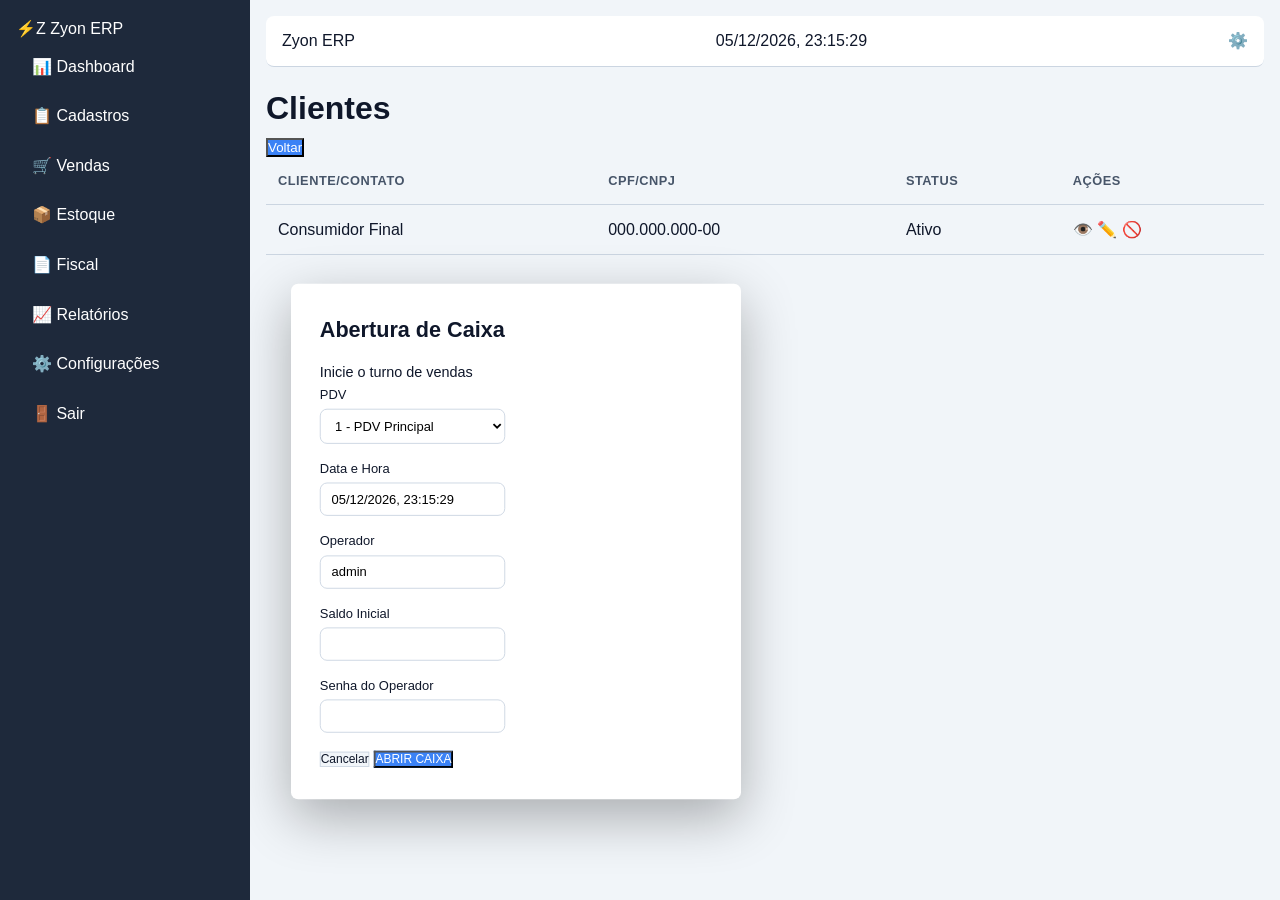
==== abertura-caixa.html @ bdc80d38 "primeiro commit" ====
<!-- abertura-caixa.html -->
<!DOCTYPE html>
<html lang="pt-BR">
<head>
  <meta charset="UTF-8">
  <meta name="viewport" content="width=device-width, initial-scale=1.0">
  <title>Abertura de Caixa - Zyon ERP</title>
  <link rel="stylesheet" href="style/style.css">
</head>
<body>
  <div class="layout">
    <nav class="sidebar">
      <div class="sidebar-header">⚡Z Zyon ERP</div>
      <ul class="nav-list">
        <li><a href="dashboard.html">📊 Dashboard</a></li>
        <li><a href="clientes.html">📋 Cadastros</a></li>
        <li><a href="#">🛒 Vendas</a></li>
        <li><a href="#">📦 Estoque</a></li>
        <li><a href="#">📄 Fiscal</a></li>
        <li><a href="#">📈 Relatórios</a></li>
        <li><a href="#">⚙️ Configurações</a></li>
        <li><a href="login.html" class="logout">🚪 Sair</a></li>
      </ul>
    </nav>
    <main class="main-content">
      <header class="topbar">
        <span class="app-title">Zyon ERP</span>
        <span id="clock"></span>
        <span class="settings-icon">⚙️</span>
      </header>
      <div class="page-header">
        <h1>Clientes</h1>
        <button class="btn-primary" onclick="window.location.href='clientes.html'">Voltar</button>
      </div>
      <table>
        <tr><th>Cliente/Contato</th><th>CPF/CNPJ</th><th>Status</th><th>Ações</th></tr>
        <tr>
          <td>Consumidor Final</td>
          <td>000.000.000-00</td>
          <td>Ativo</td>
          <td>
            <span class="action-icon">👁️</span>
            <span class="action-icon">✏️</span>
            <span class="action-icon">🚫</span>
          </td>
        </tr>
      </table>
      <div class="modal" style="display:flex;">
        <div class="modal-content">
          <h2>Abertura de Caixa</h2>
          <p>Inicie o turno de vendas</p>
          <div class="form-group">
            <label for="pdv">PDV</label>
            <select id="pdv">
              <option value="1">1 - PDV Principal</option>
            </select>
          </div>
          <div class="form-group">
            <label for="datahora">Data e Hora</label>
            <input type="text" id="datahora" readonly value="15/10/2023 08:00:00">
          </div>
          <div class="form-group">
            <label for="operador">Operador</label>
            <input type="text" id="operador" readonly value="admin">
          </div>
          <div class="form-group">
            <label for="saldo">Saldo Inicial</label>
            <input type="number" id="saldo">
          </div>
          <div class="form-group">
            <label for="senha">Senha do Operador</label>
            <input type="password" id="senha">
          </div>
          <div class="modal-actions">
            <button type="button" class="btn-secondary" onclick="window.location.href='dashboard.html'">Cancelar</button>
            <button type="submit" class="btn-primary">ABRIR CAIXA</button>
          </div>
        </div>
      </div>
    </main>
  </div>
  <script>
    function updateClock() {
      document.getElementById('clock').innerText = new Date().toLocaleString('pt-BR');
      document.getElementById('datahora').value = new Date().toLocaleString('pt-BR');
    }
    setInterval(updateClock, 1000);
    updateClock();
  </script>
</body>
</html>
---- style/style.css ----
:root {
  --navy: #1e293b;
  --royal: #3b82f6;
  --green: #22c55e;
  --yellow: #f59e0b;
  --purple: #8b5cf6;
  --gray: #f1f5f9;
  --white: #ffffff;
  --text-dark: #0f172a;
  --text-light: #475569;
  --border: #cbd5e1;
  --shadow: 0 1px 3px rgba(0,0,0,0.1);
  --radius: 8px;
  --transition: 0.3s ease;
}

* {
  margin: 0;
  padding: 0;
  box-sizing: border-box;
}

body {
  font-family: 'Segoe UI', Tahoma, Geneva, Verdana, sans-serif;
  background: var(--gray);
  color: var(--text-dark);
  line-height: 1.6;
}

a {
  text-decoration: none;
  color: inherit;
}

a:hover {
  opacity: 0.8;
}

/* Login Page */
.login-page {
  display: flex;
  justify-content: center;
  align-items: center;
  min-height: 100vh;
  background: linear-gradient(135deg, var(--navy), #334155);
  padding: 1rem;
}

.login-container {
  width: 100%;
  max-width: 400px;
}

.login-card {
  background: var(--white);
  border-radius: var(--radius);
  box-shadow: 0 20px 40px rgba(0,0,0,0.2);
  padding: 2rem;
}

.login-card h1 {
  text-align: center;
  color: var(--navy);
  margin-bottom: 1.5rem;
}

/* Main Layout */
.sidebar {
  position: fixed;
  left: 0;
  top: 0;
  height: 100vh;
  width: 250px;
  background: var(--navy);
  color: var(--white);
  padding: 1rem;
  overflow-y: auto;
  z-index: 100;
  transform: translateX(-100%);
  transition: transform var(--transition);
}

.sidebar.active {
  transform: translateX(0);
}

.sidebar h2 {
  font-size: 1.2rem;
  margin-bottom: 1rem;
}

.sidebar ul {
  list-style: none;
}

.sidebar li {
  padding: 0.75rem 1rem;
  border-radius: var(--radius);
  cursor: pointer;
  transition: background var(--transition);
}

.sidebar li:hover {
  background: rgba(255,255,255,0.1);
}

.main-content {
  margin-left: 0;
  padding: 1rem;
  transition: margin-left var(--transition);
}

.topbar {
  display: flex;
  justify-content: space-between;
  align-items: center;
  padding: 0.75rem 1rem;
  background: var(--white);
  border-bottom: 1px solid var(--border);
  margin-bottom: 1rem;
  border-radius: var(--radius);
}

.topbar .menu-toggle {
  background: none;
  border: none;
  font-size: 1.5rem;
  cursor: pointer;
  color: var(--text-light);
}

@media (min-width: 768px) {
  .sidebar {
    transform: translateX(0);
  }
  .main-content {
    margin-left: 250px;
  }
  .topbar .menu-toggle {
    display: none;
  }
}

/* KPI Cards */
.kpi-grid {
  display: grid;
  grid-template-columns: repeat(auto-fit, minmax(200px, 1fr));
  gap: 1rem;
  margin-bottom: 2rem;
}

.kpi-card {
  background: var(--white);
  border-radius: var(--radius);
  padding: 1.5rem;
  box-shadow: var(--shadow);
  position: relative;
  overflow: hidden;
  transition: transform var(--transition), box-shadow var(--transition);
}

.kpi-card:hover {
  transform: translateY(-2px);
  box-shadow: 0 4px 12px rgba(0,0,0,0.15);
}

.kpi-card h3 {
  font-size: 0.9rem;
  color: var(--text-light);
  margin-bottom: 0.5rem;
}

.kpi-card .value {
  font-size: 2rem;
  font-weight: 700;
}

.kpi-card.card-blue {
  border-top: 4px solid var(--royal);
}

.kpi-card.card-blue .value {
  color: var(--royal);
}

.kpi-card.card-green {
  border-top: 4px solid var(--green);
}

.kpi-card.card-green .value {
  color: var(--green);
}

.kpi-card.card-yellow {
  border-top: 4px solid var(--yellow);
}

.kpi-card.card-yellow .value {
  color: var(--yellow);
}

.kpi-card.card-purple {
  border-top: 4px solid var(--purple);
}

.kpi-card.card-purple .value {
  color: var(--purple);
}

/* Tables */
.table-container {
  overflow-x: auto;
  background: var(--white);
  border-radius: var(--radius);
  box-shadow: var(--shadow);
  margin-bottom: 1.5rem;
}

table {
  width: 100%;
  border-collapse: collapse;
}

th, td {
  padding: 0.75rem;
  text-align: left;
  border-bottom: 1px solid var(--border);
}

th {
  background: var(--gray);
  font-weight: 600;
  color: var(--text-light);
  font-size: 0.8rem;
  text-transform: uppercase;
  letter-spacing: 0.5px;
}

tr:hover {
  background: #f8fafc;
}

/* Forms */
.form-group {
  margin-bottom: 1rem;
}

.form-group label {
  display: block;
  font-size: 0.9rem;
  font-weight: 500;
  margin-bottom: 0.25rem;
  color: var(--text-dark);
}

.form-group input,
.form-group select,
.form-group textarea {
  width: 100%;
  padding: 0.6rem 0.75rem;
  border: 1px solid var(--border);
  border-radius: var(--radius);
  font-size: 0.9rem;
  transition: border-color var(--transition);
  background: var(--white);
}

.form-group input:focus,
.form-group select:focus,
.form-group textarea:focus {
  outline: none;
  border-color: var(--royal);
  box-shadow: 0 0 0 3px rgba(59, 130, 246, 0.2);
}

/* Buttons */
.btn {
  display: inline-flex;
  align-items: center;
  justify-content: center;
  padding: 0.6rem 1.2rem;
  border: none;
  border-radius: var(--radius);
  font-size: 0.9rem;
  font-weight: 500;
  cursor: pointer;
  transition: background var(--transition), transform var(--transition);
}

.btn:hover {
  transform: translateY(-1px);
}

.btn:active {
  transform: translateY(0);
}

.btn-primary {
  background: var(--royal);
  color: var(--white);
}

.btn-primary:hover {
  background: #2563eb;
}

.btn-secondary {
  background: var(--gray);
  color: var(--text-dark);
  border: 1px solid var(--border);
}

.btn-secondary:hover {
  background: #e2e8f0;
}

/* Modals */
.modal-overlay {
  position: fixed;
  inset: 0;
  background: rgba(0,0,0,0.5);
  display: flex;
  justify-content: center;
  align-items: center;
  z-index: 1000;
  opacity: 0;
  visibility: hidden;
  transition: opacity var(--transition), visibility var(--transition);
}

.modal-overlay.open {
  opacity: 1;
  visibility: visible;
}

.modal {
  background: var(--white);
  border-radius: var(--radius);
  padding: 2rem;
  max-width: 500px;
  width: 90%;
  box-shadow: 0 20px 60px rgba(0,0,0,0.3);
  transform: scale(0.9);
  transition: transform var(--transition);
}

.modal-overlay.open .modal {
  transform: scale(1);
}

.modal h2 {
  margin-bottom: 1rem;
}

.modal-close {
  float: right;
  font-size: 1.5rem;
  cursor: pointer;
  border: none;
  background: none;
}

/* Tabs */
.tabs {
  display: flex;
  border-bottom: 2px solid var(--border);
  margin-bottom: 1rem;
}

.tab-item {
  padding: 0.75rem 1.5rem;
  cursor: pointer;
  border-bottom: 2px solid transparent;
  margin-bottom: -2px;
  color: var(--text-light);
  font-weight: 500;
  transition: color var(--transition), border-color var(--transition);
}

.tab-item:hover {
  color: var(--royal);
}

.tab-item.active {
  color: var(--royal);
  border-bottom-color: var(--royal);
}

.tab-content {
  display: none;
}

.tab-content.active {
  display: block;
}

/* Validation */
.form-group.error input,
.form-group.error select,
.form-group.error textarea {
  border-color: #ef4444;
  box-shadow: 0 0 0 3px rgba(239, 68, 68, 0.2);
}

.form-group .error-message {
  color: #ef4444;
  font-size: 0.8rem;
  margin-top: 0.25rem;
  display: none;
}

.form-group.error .error-message {
  display: block;
}

/* Status Indicators */
.status {
  display: inline-block;
  padding: 0.2rem 0.6rem;
  border-radius: 999px;
  font-size: 0.75rem;
  font-weight: 600;
}

.status.active {
  background: #bbf7d0;
  color: #166534;
}

.status.pending {
  background: #fef08a;
  color: #854d0e;
}

.status.inactive {
  background: #fecaca;
  color: #991b1b;
}

/* Action Icons */
.action-icons {
  display: flex;
  gap: 0.5rem;
}

.action-icons span {
  cursor: pointer;
  padding: 0.3rem;
  border-radius: 4px;
  transition: background var(--transition);
  color: var(--text-light);
}

.action-icons span:hover {
  background: var(--gray);
  color: var(--navy);
}

/* Responsive */
@media (max-width: 767px) {
  .kpi-grid {
    grid-template-columns: 1fr;
  }
  .login-card {
    padding: 1.5rem;
  }
  .modal {
    width: 95%;
    padding: 1.5rem;
  }
}

/* Animations */
@keyframes fadeIn {
  from { opacity: 0; transform: translateY(10px); }
  to { opacity: 1; transform: translateY(0); }
}

.fade-in {
  animation: fadeIn 0.4s ease forwards;
}

@keyframes slideIn {
  from { transform: translateX(-100%); }
  to { transform: translateX(0); }
}

.sidebar.slide-in {
  animation: slideIn 0.3s ease forwards;
}

/* PDV Screen Styles */
.pdv-container {
  display: flex;
  flex-direction: column;
  height: 100vh;
  background-color: var(--background-color, #f5f5f5);
}

.pdv-header {
  display: flex;
  justify-content: space-between;
  align-items: center;
  padding: 1rem 2rem;
  background-color: var(--primary-color, #2c3e50);
  color: white;
}

.pdv-main {
  display: flex;
  flex: 1;
  overflow: hidden;
}

.pdv-selectors {
  display: flex;
  gap: 1rem;
  padding: 1rem 2rem;
}

.pdv-search {
  padding: 0.5rem 1rem;
  border: 1px solid var(--border-color, #ccc);
  border-radius: 4px;
  width: 100%;
  max-width: 300px;
}

.pdv-items-table {
  width: 100%;
  border-collapse: collapse;
  margin: 1rem 0;
}

.pdv-items-table th, .pdv-items-table td {
  padding: 0.75rem;
  text-align: left;
  border-bottom: 1px solid var(--border-color, #eee);
}

.pdv-summary {
  display: flex;
  flex-direction: column;
  gap: 0.5rem;
  padding: 1rem 2rem;
  background-color: var(--card-background, #fff);
  border-radius: 8px;
  box-shadow: 0 2px 4px rgba(0,0,0,0.1);
}

.pdv-actions {
  display: flex;
  gap: 1rem;
  padding: 1rem 2rem;
  justify-content: flex-end;
}

/* Checkout Modal */
.checkout-modal {
  position: fixed;
  top: 0;
  left: 0;
  width: 100%;
  height: 100%;
  background-color: rgba(0,0,0,0.5);
  display: flex;
  justify-content: center;
  align-items: center;
  z-index: 1000;
  animation: fadeIn 0.3s ease;
}

.checkout-left, .checkout-right {
  flex: 1;
  padding: 2rem;
  background-color: white;
  overflow-y: auto;
}

.payment-methods {
  display: flex;
  flex-wrap: wrap;
  gap: 0.5rem;
}

.payment-methods button {
  padding: 0.5rem 1rem;
  border: none;
  border-radius: 4px;
  cursor: pointer;
  transition: transform 0.2s, box-shadow 0.2s;
}

.payment-methods button:hover {
  transform: scale(1.05);
  box-shadow: 0 2px 8px rgba(0,0,0,0.2);
}

.payment-summary {
  margin-top: 1rem;
  padding: 1rem;
  background-color: var(--light-gray, #f9f9f9);
  border-radius: 4px;
}

/* Action Buttons */
.btn-finish {
  background-color: #27ae60;
  color: white;
}

.btn-cancel {
  background-color: #e74c3c;
  color: white;
}

.btn-add {
  background-color: #f39c12;
  color: white;
}

.btn-discount {
  background-color: #8e44ad;
  color: white;
}

.btn-other {
  background-color: #2980b9;
  color: white;
}

/* Responsive Design */
@media (max-width: 768px) {
  .pdv-main {
    flex-direction: column;
  }
  .pdv-selectors {
    flex-direction: column;
  }
  .pdv-actions {
    flex-direction: column;
  }
  .checkout-left, .checkout-right {
    flex: none;
    width: 100%;
  }
}

/* Animations */
@keyframes fadeIn {
  from { opacity: 0; }
  to { opacity: 1; }
}

/* Consistency with existing variables */
:root {
  --btn-finish: #27ae60;
  --btn-cancel: #e74c3c;
  --btn-add: #f39c12;
  --btn-discount: #8e44ad;
  --btn-other: #2980b9;
}
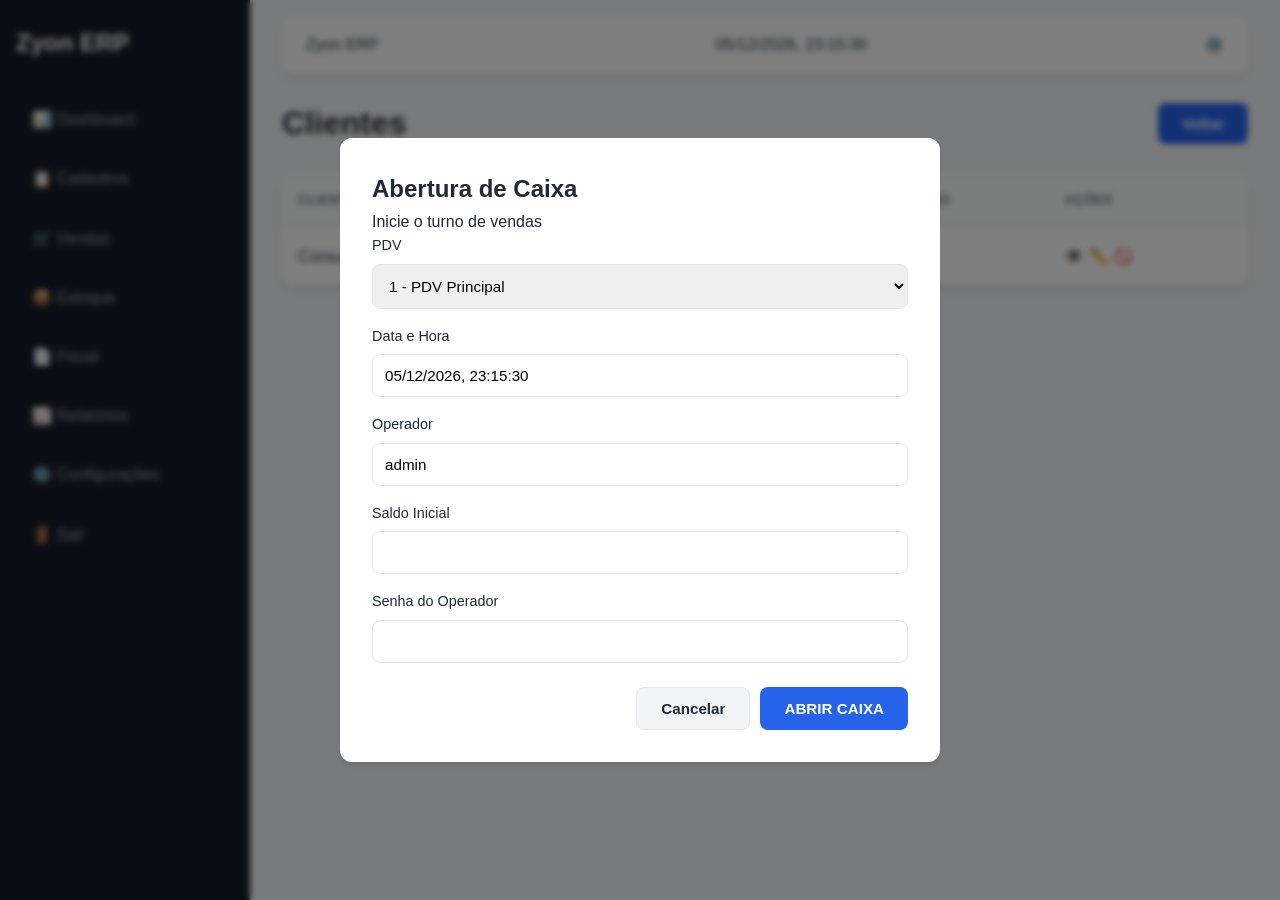
==== commit 96a75869: "atualização0.1" ====
--- a/abertura-caixa.html
+++ b/abertura-caixa.html
@@ -10,11 +10,11 @@
 <body>
   <div class="layout">
     <nav class="sidebar">
-      <div class="sidebar-header">⚡Z Zyon ERP</div>
+      <div class="sidebar-header">Zyon ERP</div>
       <ul class="nav-list">
         <li><a href="dashboard.html">📊 Dashboard</a></li>
         <li><a href="clientes.html">📋 Cadastros</a></li>
-        <li><a href="#">🛒 Vendas</a></li>
+        <li><a href="vendas.html">🛒 Vendas</a></li>
         <li><a href="#">📦 Estoque</a></li>
         <li><a href="#">📄 Fiscal</a></li>
         <li><a href="#">📈 Relatórios</a></li>
--- a/style/style.css
+++ b/style/style.css
@@ -1,16 +1,20 @@
 :root {
-  --navy: #1e293b;
-  --royal: #3b82f6;
-  --green: #22c55e;
+  /* Cores Zyon ERP (Baseado no PDF) */
+  --navy: #151b26;        /* Fundo principal da barra lateral */
+  --navy-light: #1e293b;  /* Fundo de modais escuros */
+  --royal: #2563eb;       /* Azul primário */
+  --royal-hover: #1d4ed8;
+  --green: #10b981;
   --yellow: #f59e0b;
-  --purple: #8b5cf6;
-  --gray: #f1f5f9;
+  --purple: #6366f1;
+  --red: #ef4444;
+  --gray-bg: #f3f4f6;     /* Fundo da área principal */
   --white: #ffffff;
-  --text-dark: #0f172a;
-  --text-light: #475569;
-  --border: #cbd5e1;
-  --shadow: 0 1px 3px rgba(0,0,0,0.1);
-  --radius: 8px;
+  --text-dark: #1f2937;
+  --text-light: #6b7280;
+  --border: #e5e7eb;
+  --radius: 12px;
+  --shadow: 0 4px 6px -1px rgba(0, 0, 0, 0.1);
   --transition: 0.3s ease;
 }
 
@@ -22,641 +26,172 @@
 
 body {
   font-family: 'Segoe UI', Tahoma, Geneva, Verdana, sans-serif;
-  background: var(--gray);
+  background: var(--gray-bg);
   color: var(--text-dark);
   line-height: 1.6;
 }
 
-a {
-  text-decoration: none;
-  color: inherit;
-}
+a { text-decoration: none; color: inherit; }
 
-a:hover {
-  opacity: 0.8;
-}
-
-/* Login Page */
+/* ================= LOGIN PAGE ================= */
 .login-page {
   display: flex;
   justify-content: center;
   align-items: center;
   min-height: 100vh;
-  background: linear-gradient(135deg, var(--navy), #334155);
+  background: var(--navy); /* Fundo escuro conforme o Zyon */
   padding: 1rem;
 }
-
-.login-container {
-  width: 100%;
-  max-width: 400px;
-}
-
+.login-container { width: 100%; max-width: 400px; }
 .login-card {
   background: var(--white);
   border-radius: var(--radius);
   box-shadow: 0 20px 40px rgba(0,0,0,0.2);
   padding: 2rem;
+  text-align: center;
+}
+.login-card h1 { color: var(--navy); margin-bottom: 1rem; }
+.server-status { margin-bottom: 1.5rem; font-size: 0.9rem; color: var(--text-light); }
+.status-indicator.green { display: inline-block; width: 10px; height: 10px; background: var(--green); border-radius: 50%; margin-right: 5px; }
+
+/* ================= LAYOUT PRINCIPAL ================= */
+.layout {
+  display: flex;
+  height: 100vh;
+  overflow: hidden;
 }
 
-.login-card h1 {
-  text-align: center;
-  color: var(--navy);
-  margin-bottom: 1.5rem;
-}
-
-/* Main Layout */
+/* Sidebar */
 .sidebar {
-  position: fixed;
-  left: 0;
-  top: 0;
-  height: 100vh;
   width: 250px;
   background: var(--navy);
   color: var(--white);
-  padding: 1rem;
-  overflow-y: auto;
-  z-index: 100;
-  transform: translateX(-100%);
-  transition: transform var(--transition);
+  padding: 1.5rem 1rem;
+  display: flex;
+  flex-direction: column;
+}
+.sidebar-header { font-size: 1.5rem; font-weight: bold; margin-bottom: 2rem; color: var(--white); }
+.nav-list { list-style: none; }
+.nav-list li a {
+  display: flex; align-items: center; gap: 10px;
+  padding: 0.8rem 1rem; color: #9ca3af; text-decoration: none;
+  border-radius: 8px; margin-bottom: 0.5rem; transition: var(--transition);
+}
+.nav-list li a:hover, .nav-list li a.active {
+  background: var(--royal); color: var(--white);
 }
 
-.sidebar.active {
-  transform: translateX(0);
+/* Main Content */
+.main-content {
+  flex: 1;
+  display: flex;
+  flex-direction: column;
+  overflow-y: auto;
+  padding: 1rem 2rem;
+}
+.topbar {
+  display: flex; justify-content: space-between; align-items: center;
+  padding: 1rem 1.5rem; background: var(--white);
+  border-radius: var(--radius); box-shadow: var(--shadow);
+  margin-bottom: 1.5rem;
+}
+.page-header {
+  display: flex; justify-content: space-between; align-items: center; margin-bottom: 1.5rem;
 }
 
-.sidebar h2 {
-  font-size: 1.2rem;
-  margin-bottom: 1rem;
-}
-
-.sidebar ul {
-  list-style: none;
-}
-
-.sidebar li {
-  padding: 0.75rem 1rem;
-  border-radius: var(--radius);
-  cursor: pointer;
-  transition: background var(--transition);
-}
-
-.sidebar li:hover {
-  background: rgba(255,255,255,0.1);
-}
-
-.main-content {
-  margin-left: 0;
-  padding: 1rem;
-  transition: margin-left var(--transition);
-}
-
-.topbar {
-  display: flex;
-  justify-content: space-between;
-  align-items: center;
-  padding: 0.75rem 1rem;
-  background: var(--white);
-  border-bottom: 1px solid var(--border);
-  margin-bottom: 1rem;
-  border-radius: var(--radius);
-}
-
-.topbar .menu-toggle {
-  background: none;
-  border: none;
-  font-size: 1.5rem;
-  cursor: pointer;
-  color: var(--text-light);
-}
-
-@media (min-width: 768px) {
-  .sidebar {
-    transform: translateX(0);
-  }
-  .main-content {
-    margin-left: 250px;
-  }
-  .topbar .menu-toggle {
-    display: none;
-  }
-}
-
-/* KPI Cards */
-.kpi-grid {
+/* ================= DASHBOARD & KPIS ================= */
+.kpi-cards {
   display: grid;
   grid-template-columns: repeat(auto-fit, minmax(200px, 1fr));
   gap: 1rem;
   margin-bottom: 2rem;
 }
+.card {
+  background: var(--white); border-radius: var(--radius); padding: 1.5rem;
+  box-shadow: var(--shadow); border-top: 4px solid var(--border);
+}
+.card h3 { font-size: 0.9rem; color: var(--text-light); margin-bottom: 0.5rem; }
+.card p { font-size: 1.8rem; font-weight: bold; }
+.card-blue { border-top-color: var(--royal); }
+.card-green { border-top-color: var(--green); }
+.card-yellow { border-top-color: var(--yellow); }
+.card-purple { border-top-color: var(--purple); }
 
-.kpi-card {
-  background: var(--white);
-  border-radius: var(--radius);
-  padding: 1.5rem;
-  box-shadow: var(--shadow);
-  position: relative;
-  overflow: hidden;
-  transition: transform var(--transition), box-shadow var(--transition);
+/* ================= TABELAS ================= */
+table { width: 100%; border-collapse: collapse; background: var(--white); border-radius: var(--radius); overflow: hidden; box-shadow: var(--shadow); }
+th, td { padding: 1rem; text-align: left; border-bottom: 1px solid var(--border); }
+th { background: #f9fafb; font-weight: 600; color: var(--text-light); text-transform: uppercase; font-size: 0.85rem; }
+tr:hover { background: #f8fafc; }
+
+/* ================= FORMULÁRIOS & BOTÕES ================= */
+.form-group { margin-bottom: 1rem; text-align: left; }
+.form-group label { display: block; font-size: 0.9rem; font-weight: 500; margin-bottom: 0.4rem; color: var(--text-dark); }
+.form-group input, .form-group select {
+  width: 100%; padding: 0.75rem; border: 1px solid var(--border);
+  border-radius: 8px; font-size: 0.95rem; outline: none;
 }
+.form-group input:focus { border-color: var(--royal); }
 
-.kpi-card:hover {
-  transform: translateY(-2px);
-  box-shadow: 0 4px 12px rgba(0,0,0,0.15);
+.btn-primary, .btn-secondary {
+  display: inline-flex; align-items: center; justify-content: center;
+  padding: 0.75rem 1.5rem; border: none; border-radius: 8px;
+  font-size: 0.95rem; font-weight: 600; cursor: pointer; transition: var(--transition);
 }
+.btn-primary { background: var(--royal); color: var(--white); }
+.btn-primary:hover { background: var(--royal-hover); }
+.btn-secondary { background: var(--gray-bg); color: var(--text-dark); border: 1px solid var(--border); }
 
-.kpi-card h3 {
-  font-size: 0.9rem;
-  color: var(--text-light);
-  margin-bottom: 0.5rem;
+/* ================= MODAIS PADRÃO ================= */
+.modal {
+  display: none; position: fixed; inset: 0; background: rgba(0,0,0,0.5);
+  justify-content: center; align-items: center; z-index: 1000; backdrop-filter: blur(3px);
 }
+.modal-content {
+  background: var(--white); border-radius: var(--radius); padding: 2rem;
+  width: 90%; max-width: 600px; box-shadow: var(--shadow); position: relative;
+}
+.modal-actions { display: flex; justify-content: flex-end; gap: 10px; margin-top: 1.5rem; }
 
-.kpi-card .value {
-  font-size: 2rem;
-  font-weight: 700;
+/* ================= ABAS (TABS) ================= */
+.tabs { display: flex; gap: 10px; margin-bottom: 1.5rem; border-bottom: none; }
+.tab { 
+  background: var(--gray-bg); border: none; padding: 10px 20px; 
+  border-radius: 8px; cursor: pointer; font-weight: 600; color: var(--text-light);
 }
+.tab.active { background: var(--royal); color: var(--white); }
 
-.kpi-card.card-blue {
-  border-top: 4px solid var(--royal);
+/* ================= TELA DE PDV (VENDAS) ================= */
+.main-area { background: var(--white); padding: 1.5rem; border-radius: var(--radius); box-shadow: var(--shadow); }
+.row { display: flex; gap: 15px; margin-bottom: 1rem; }
+.search-input { width: 100%; padding: 1rem; font-size: 1rem; border: 2px solid var(--royal); border-radius: 8px; margin-bottom: 1.5rem; }
+.summary { text-align: right; font-size: 1.1rem; margin-top: 1.5rem; }
+.summary .total { font-size: 2rem; font-weight: bold; color: var(--text-dark); }
+
+.action-buttons { display: grid; grid-template-columns: 1fr 1fr; gap: 10px; margin-top: 1.5rem; }
+.action-buttons button { padding: 1.2rem; font-weight: bold; border-radius: 8px; border: none; color: white; cursor: pointer; text-transform: uppercase; }
+.btn-orange { background: var(--yellow); }
+.btn-purple { background: var(--purple); }
+.btn-red { background: var(--red); }
+.btn-blue { background: var(--royal); }
+.btn-green-full { background: var(--green); grid-column: span 2; }
+
+/* ================= MODAL CHECKOUT PDV (IDÊNTICO AO PDF) ================= */
+.checkout-modal .modal-content {
+  display: flex; padding: 0; max-width: 900px; height: 600px; overflow: hidden; background: transparent;
 }
-
-.kpi-card.card-blue .value {
-  color: var(--royal);
+.checkout-left {
+  background: var(--navy-light); color: var(--white); flex: 1; padding: 2.5rem; display: flex; flex-direction: column;
 }
-
-.kpi-card.card-green {
-  border-top: 4px solid var(--green);
+.checkout-left h2, .checkout-left p { color: #cbd5e1; }
+.checkout-left .total-box {
+  background: var(--navy); padding: 1.5rem; border-radius: 8px; margin: 1.5rem 0; font-size: 2.5rem; font-weight: bold; text-align: center;
 }
-
-.kpi-card.card-green .value {
-  color: var(--green);
+.checkout-right {
+  background: var(--white); flex: 1; padding: 2.5rem; overflow-y: auto; position: relative;
 }
-
-.kpi-card.card-yellow {
-  border-top: 4px solid var(--yellow);
+.payment-buttons { display: grid; grid-template-columns: 1fr 1fr; gap: 10px; margin-bottom: 2rem; }
+.payment-buttons button { 
+  background: var(--white); color: var(--text-dark); border: 1px solid var(--border); 
+  padding: 1rem; border-radius: 8px; font-weight: bold; cursor: pointer; transition: var(--transition);
 }
-
-.kpi-card.card-yellow .value {
-  color: var(--yellow);
-}
-
-.kpi-card.card-purple {
-  border-top: 4px solid var(--purple);
-}
-
-.kpi-card.card-purple .value {
-  color: var(--purple);
-}
-
-/* Tables */
-.table-container {
-  overflow-x: auto;
-  background: var(--white);
-  border-radius: var(--radius);
-  box-shadow: var(--shadow);
-  margin-bottom: 1.5rem;
-}
-
-table {
-  width: 100%;
-  border-collapse: collapse;
-}
-
-th, td {
-  padding: 0.75rem;
-  text-align: left;
-  border-bottom: 1px solid var(--border);
-}
-
-th {
-  background: var(--gray);
-  font-weight: 600;
-  color: var(--text-light);
-  font-size: 0.8rem;
-  text-transform: uppercase;
-  letter-spacing: 0.5px;
-}
-
-tr:hover {
-  background: #f8fafc;
-}
-
-/* Forms */
-.form-group {
-  margin-bottom: 1rem;
-}
-
-.form-group label {
-  display: block;
-  font-size: 0.9rem;
-  font-weight: 500;
-  margin-bottom: 0.25rem;
-  color: var(--text-dark);
-}
-
-.form-group input,
-.form-group select,
-.form-group textarea {
-  width: 100%;
-  padding: 0.6rem 0.75rem;
-  border: 1px solid var(--border);
-  border-radius: var(--radius);
-  font-size: 0.9rem;
-  transition: border-color var(--transition);
-  background: var(--white);
-}
-
-.form-group input:focus,
-.form-group select:focus,
-.form-group textarea:focus {
-  outline: none;
-  border-color: var(--royal);
-  box-shadow: 0 0 0 3px rgba(59, 130, 246, 0.2);
-}
-
-/* Buttons */
-.btn {
-  display: inline-flex;
-  align-items: center;
-  justify-content: center;
-  padding: 0.6rem 1.2rem;
-  border: none;
-  border-radius: var(--radius);
-  font-size: 0.9rem;
-  font-weight: 500;
-  cursor: pointer;
-  transition: background var(--transition), transform var(--transition);
-}
-
-.btn:hover {
-  transform: translateY(-1px);
-}
-
-.btn:active {
-  transform: translateY(0);
-}
-
-.btn-primary {
-  background: var(--royal);
-  color: var(--white);
-}
-
-.btn-primary:hover {
-  background: #2563eb;
-}
-
-.btn-secondary {
-  background: var(--gray);
-  color: var(--text-dark);
-  border: 1px solid var(--border);
-}
-
-.btn-secondary:hover {
-  background: #e2e8f0;
-}
-
-/* Modals */
-.modal-overlay {
-  position: fixed;
-  inset: 0;
-  background: rgba(0,0,0,0.5);
-  display: flex;
-  justify-content: center;
-  align-items: center;
-  z-index: 1000;
-  opacity: 0;
-  visibility: hidden;
-  transition: opacity var(--transition), visibility var(--transition);
-}
-
-.modal-overlay.open {
-  opacity: 1;
-  visibility: visible;
-}
-
-.modal {
-  background: var(--white);
-  border-radius: var(--radius);
-  padding: 2rem;
-  max-width: 500px;
-  width: 90%;
-  box-shadow: 0 20px 60px rgba(0,0,0,0.3);
-  transform: scale(0.9);
-  transition: transform var(--transition);
-}
-
-.modal-overlay.open .modal {
-  transform: scale(1);
-}
-
-.modal h2 {
-  margin-bottom: 1rem;
-}
-
-.modal-close {
-  float: right;
-  font-size: 1.5rem;
-  cursor: pointer;
-  border: none;
-  background: none;
-}
-
-/* Tabs */
-.tabs {
-  display: flex;
-  border-bottom: 2px solid var(--border);
-  margin-bottom: 1rem;
-}
-
-.tab-item {
-  padding: 0.75rem 1.5rem;
-  cursor: pointer;
-  border-bottom: 2px solid transparent;
-  margin-bottom: -2px;
-  color: var(--text-light);
-  font-weight: 500;
-  transition: color var(--transition), border-color var(--transition);
-}
-
-.tab-item:hover {
-  color: var(--royal);
-}
-
-.tab-item.active {
-  color: var(--royal);
-  border-bottom-color: var(--royal);
-}
-
-.tab-content {
-  display: none;
-}
-
-.tab-content.active {
-  display: block;
-}
-
-/* Validation */
-.form-group.error input,
-.form-group.error select,
-.form-group.error textarea {
-  border-color: #ef4444;
-  box-shadow: 0 0 0 3px rgba(239, 68, 68, 0.2);
-}
-
-.form-group .error-message {
-  color: #ef4444;
-  font-size: 0.8rem;
-  margin-top: 0.25rem;
-  display: none;
-}
-
-.form-group.error .error-message {
-  display: block;
-}
-
-/* Status Indicators */
-.status {
-  display: inline-block;
-  padding: 0.2rem 0.6rem;
-  border-radius: 999px;
-  font-size: 0.75rem;
-  font-weight: 600;
-}
-
-.status.active {
-  background: #bbf7d0;
-  color: #166534;
-}
-
-.status.pending {
-  background: #fef08a;
-  color: #854d0e;
-}
-
-.status.inactive {
-  background: #fecaca;
-  color: #991b1b;
-}
-
-/* Action Icons */
-.action-icons {
-  display: flex;
-  gap: 0.5rem;
-}
-
-.action-icons span {
-  cursor: pointer;
-  padding: 0.3rem;
-  border-radius: 4px;
-  transition: background var(--transition);
-  color: var(--text-light);
-}
-
-.action-icons span:hover {
-  background: var(--gray);
-  color: var(--navy);
-}
-
-/* Responsive */
-@media (max-width: 767px) {
-  .kpi-grid {
-    grid-template-columns: 1fr;
-  }
-  .login-card {
-    padding: 1.5rem;
-  }
-  .modal {
-    width: 95%;
-    padding: 1.5rem;
-  }
-}
-
-/* Animations */
-@keyframes fadeIn {
-  from { opacity: 0; transform: translateY(10px); }
-  to { opacity: 1; transform: translateY(0); }
-}
-
-.fade-in {
-  animation: fadeIn 0.4s ease forwards;
-}
-
-@keyframes slideIn {
-  from { transform: translateX(-100%); }
-  to { transform: translateX(0); }
-}
-
-.sidebar.slide-in {
-  animation: slideIn 0.3s ease forwards;
-}
-
-/* PDV Screen Styles */
-.pdv-container {
-  display: flex;
-  flex-direction: column;
-  height: 100vh;
-  background-color: var(--background-color, #f5f5f5);
-}
-
-.pdv-header {
-  display: flex;
-  justify-content: space-between;
-  align-items: center;
-  padding: 1rem 2rem;
-  background-color: var(--primary-color, #2c3e50);
-  color: white;
-}
-
-.pdv-main {
-  display: flex;
-  flex: 1;
-  overflow: hidden;
-}
-
-.pdv-selectors {
-  display: flex;
-  gap: 1rem;
-  padding: 1rem 2rem;
-}
-
-.pdv-search {
-  padding: 0.5rem 1rem;
-  border: 1px solid var(--border-color, #ccc);
-  border-radius: 4px;
-  width: 100%;
-  max-width: 300px;
-}
-
-.pdv-items-table {
-  width: 100%;
-  border-collapse: collapse;
-  margin: 1rem 0;
-}
-
-.pdv-items-table th, .pdv-items-table td {
-  padding: 0.75rem;
-  text-align: left;
-  border-bottom: 1px solid var(--border-color, #eee);
-}
-
-.pdv-summary {
-  display: flex;
-  flex-direction: column;
-  gap: 0.5rem;
-  padding: 1rem 2rem;
-  background-color: var(--card-background, #fff);
-  border-radius: 8px;
-  box-shadow: 0 2px 4px rgba(0,0,0,0.1);
-}
-
-.pdv-actions {
-  display: flex;
-  gap: 1rem;
-  padding: 1rem 2rem;
-  justify-content: flex-end;
-}
-
-/* Checkout Modal */
-.checkout-modal {
-  position: fixed;
-  top: 0;
-  left: 0;
-  width: 100%;
-  height: 100%;
-  background-color: rgba(0,0,0,0.5);
-  display: flex;
-  justify-content: center;
-  align-items: center;
-  z-index: 1000;
-  animation: fadeIn 0.3s ease;
-}
-
-.checkout-left, .checkout-right {
-  flex: 1;
-  padding: 2rem;
-  background-color: white;
-  overflow-y: auto;
-}
-
-.payment-methods {
-  display: flex;
-  flex-wrap: wrap;
-  gap: 0.5rem;
-}
-
-.payment-methods button {
-  padding: 0.5rem 1rem;
-  border: none;
-  border-radius: 4px;
-  cursor: pointer;
-  transition: transform 0.2s, box-shadow 0.2s;
-}
-
-.payment-methods button:hover {
-  transform: scale(1.05);
-  box-shadow: 0 2px 8px rgba(0,0,0,0.2);
-}
-
-.payment-summary {
-  margin-top: 1rem;
-  padding: 1rem;
-  background-color: var(--light-gray, #f9f9f9);
-  border-radius: 4px;
-}
-
-/* Action Buttons */
-.btn-finish {
-  background-color: #27ae60;
-  color: white;
-}
-
-.btn-cancel {
-  background-color: #e74c3c;
-  color: white;
-}
-
-.btn-add {
-  background-color: #f39c12;
-  color: white;
-}
-
-.btn-discount {
-  background-color: #8e44ad;
-  color: white;
-}
-
-.btn-other {
-  background-color: #2980b9;
-  color: white;
-}
-
-/* Responsive Design */
-@media (max-width: 768px) {
-  .pdv-main {
-    flex-direction: column;
-  }
-  .pdv-selectors {
-    flex-direction: column;
-  }
-  .pdv-actions {
-    flex-direction: column;
-  }
-  .checkout-left, .checkout-right {
-    flex: none;
-    width: 100%;
-  }
-}
-
-/* Animations */
-@keyframes fadeIn {
-  from { opacity: 0; }
-  to { opacity: 1; }
-}
-
-/* Consistency with existing variables */
-:root {
-  --btn-finish: #27ae60;
-  --btn-cancel: #e74c3c;
-  --btn-add: #f39c12;
-  --btn-discount: #8e44ad;
-  --btn-other: #2980b9;
-}+.payment-buttons button:hover { border-color: var(--royal); color: var(--royal); }
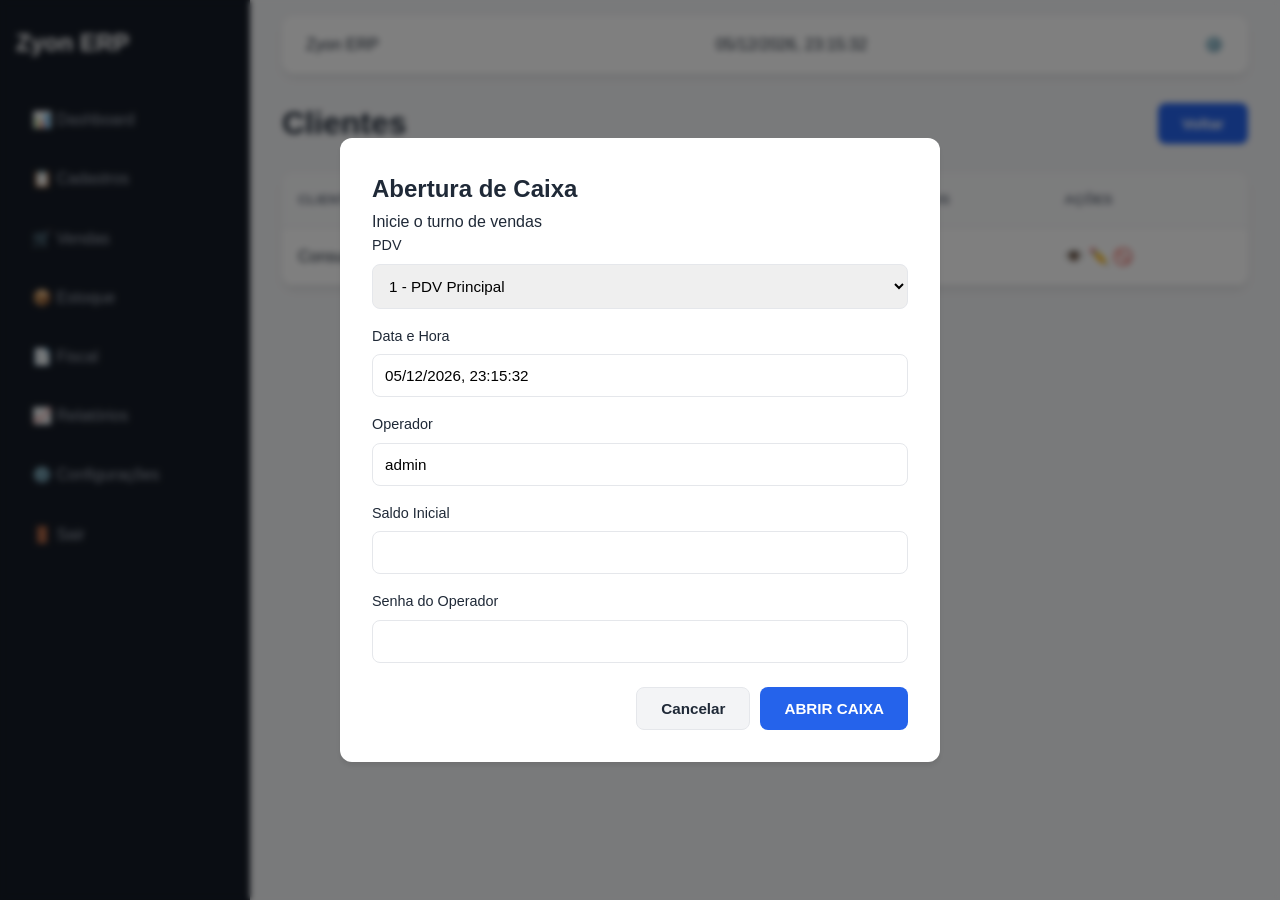
==== commit bc1193b0: "atualização-index" ====
--- a/abertura-caixa.html
+++ b/abertura-caixa.html
@@ -19,7 +19,7 @@
         <li><a href="#">📄 Fiscal</a></li>
         <li><a href="#">📈 Relatórios</a></li>
         <li><a href="#">⚙️ Configurações</a></li>
-        <li><a href="login.html" class="logout">🚪 Sair</a></li>
+        <li><a href="index.html" class="logout">🚪 Sair</a></li>
       </ul>
     </nav>
     <main class="main-content">
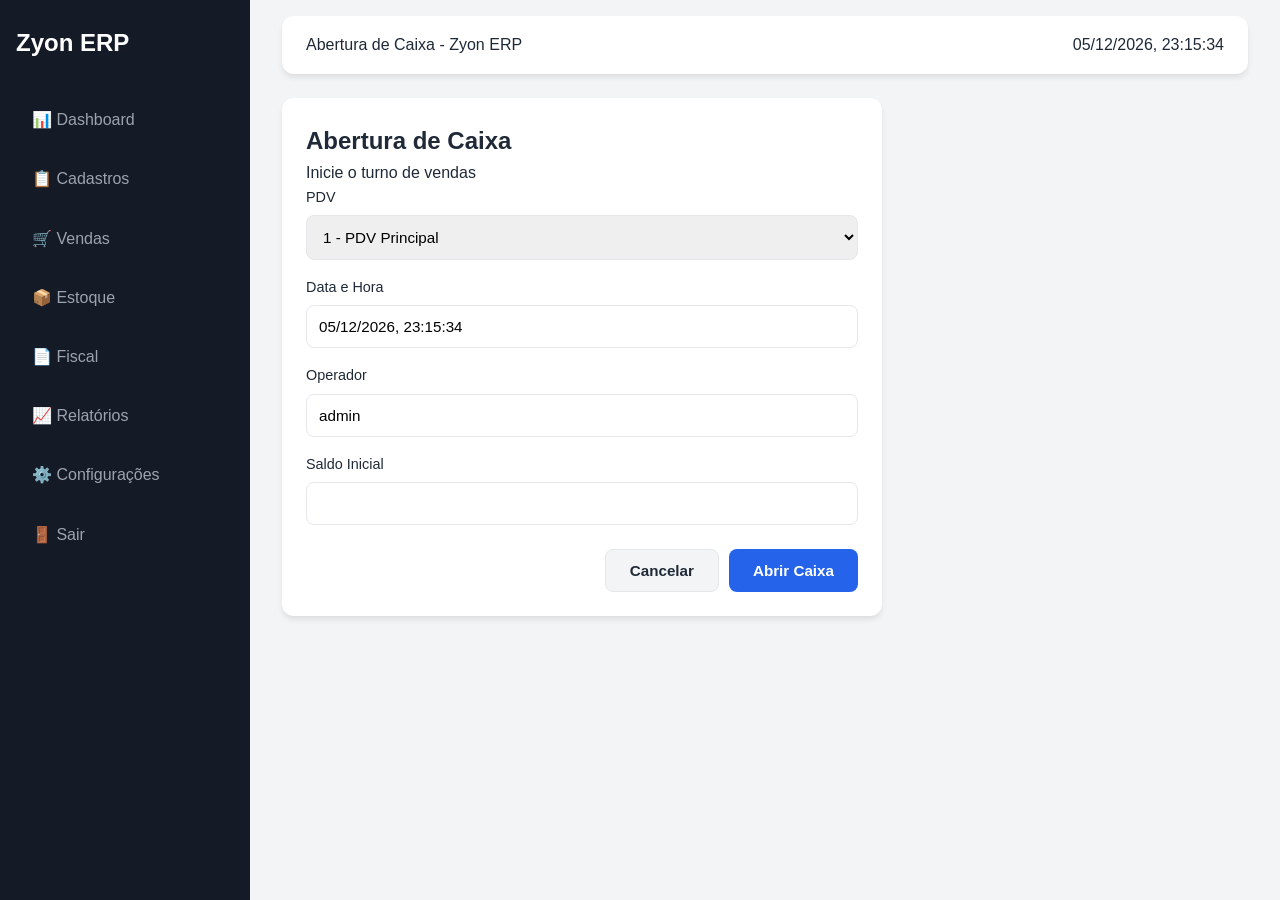
==== commit b7f82c09: "implementarjs_telasnovas" ====
--- a/abertura-caixa.html
+++ b/abertura-caixa.html
@@ -1,4 +1,3 @@
-<!-- abertura-caixa.html -->
 <!DOCTYPE html>
 <html lang="pt-BR">
 <head>
@@ -10,82 +9,61 @@
 <body>
   <div class="layout">
     <nav class="sidebar">
-      <div class="sidebar-header">Zyon ERP</div>
+      <div class="sidebar-header js-company-name">Zyon ERP</div>
       <ul class="nav-list">
         <li><a href="dashboard.html">📊 Dashboard</a></li>
         <li><a href="clientes.html">📋 Cadastros</a></li>
         <li><a href="vendas.html">🛒 Vendas</a></li>
-        <li><a href="#">📦 Estoque</a></li>
-        <li><a href="#">📄 Fiscal</a></li>
-        <li><a href="#">📈 Relatórios</a></li>
-        <li><a href="#">⚙️ Configurações</a></li>
+        <li><a href="estoque.html">📦 Estoque</a></li>
+        <li><a href="fiscal.html">📄 Fiscal</a></li>
+        <li><a href="relatorios.html">📈 Relatórios</a></li>
+        <li><a href="configuracoes.html">⚙️ Configurações</a></li>
         <li><a href="index.html" class="logout">🚪 Sair</a></li>
       </ul>
     </nav>
     <main class="main-content">
       <header class="topbar">
-        <span class="app-title">Zyon ERP</span>
+        <span class="app-title">Abertura de Caixa - <span class="js-company-name">Zyon ERP</span></span>
         <span id="clock"></span>
-        <span class="settings-icon">⚙️</span>
       </header>
-      <div class="page-header">
-        <h1>Clientes</h1>
-        <button class="btn-primary" onclick="window.location.href='clientes.html'">Voltar</button>
-      </div>
-      <table>
-        <tr><th>Cliente/Contato</th><th>CPF/CNPJ</th><th>Status</th><th>Ações</th></tr>
-        <tr>
-          <td>Consumidor Final</td>
-          <td>000.000.000-00</td>
-          <td>Ativo</td>
-          <td>
-            <span class="action-icon">👁️</span>
-            <span class="action-icon">✏️</span>
-            <span class="action-icon">🚫</span>
-          </td>
-        </tr>
-      </table>
-      <div class="modal" style="display:flex;">
-        <div class="modal-content">
-          <h2>Abertura de Caixa</h2>
-          <p>Inicie o turno de vendas</p>
-          <div class="form-group">
-            <label for="pdv">PDV</label>
-            <select id="pdv">
-              <option value="1">1 - PDV Principal</option>
-            </select>
-          </div>
-          <div class="form-group">
-            <label for="datahora">Data e Hora</label>
-            <input type="text" id="datahora" readonly value="15/10/2023 08:00:00">
-          </div>
-          <div class="form-group">
-            <label for="operador">Operador</label>
-            <input type="text" id="operador" readonly value="admin">
-          </div>
-          <div class="form-group">
-            <label for="saldo">Saldo Inicial</label>
-            <input type="number" id="saldo">
-          </div>
-          <div class="form-group">
-            <label for="senha">Senha do Operador</label>
-            <input type="password" id="senha">
-          </div>
-          <div class="modal-actions">
-            <button type="button" class="btn-secondary" onclick="window.location.href='dashboard.html'">Cancelar</button>
-            <button type="submit" class="btn-primary">ABRIR CAIXA</button>
-          </div>
+      <div class="main-area" style="max-width: 600px;">
+        <h2>Abertura de Caixa</h2>
+        <p>Inicie o turno de vendas</p>
+        <div class="form-group">
+          <label for="pdv">PDV</label>
+          <select id="pdv">
+            <option value="1">1 - PDV Principal</option>
+          </select>
+        </div>
+        <div class="form-group">
+          <label for="datahora">Data e Hora</label>
+          <input type="text" id="datahora" readonly>
+        </div>
+        <div class="form-group">
+          <label for="operador">Operador</label>
+          <input type="text" id="operador" readonly value="admin">
+        </div>
+        <div class="form-group">
+          <label for="saldo">Saldo Inicial</label>
+          <input type="number" id="saldo">
+        </div>
+        <div class="modal-actions">
+          <button type="button" class="btn-secondary" onclick="window.location.href='dashboard.html'">Cancelar</button>
+          <button type="button" class="btn-primary" onclick="window.location.href='vendas.html'">Abrir Caixa</button>
         </div>
       </div>
     </main>
   </div>
+  <script src="js/app.js"></script>
   <script>
-    function updateClock() {
-      document.getElementById('clock').innerText = new Date().toLocaleString('pt-BR');
-      document.getElementById('datahora').value = new Date().toLocaleString('pt-BR');
-    }
-    setInterval(updateClock, 1000);
-    updateClock();
+    document.addEventListener('DOMContentLoaded', () => {
+      window.ZyonApp.startClock();
+      window.ZyonApp.applyBranding();
+      const datahora = document.getElementById('datahora');
+      const render = () => datahora.value = new Date().toLocaleString('pt-BR');
+      render();
+      setInterval(render, 1000);
+    });
   </script>
 </body>
-</html>+</html>
--- a/style/style.css
+++ b/style/style.css
@@ -194,4 +194,91 @@
   background: var(--white); color: var(--text-dark); border: 1px solid var(--border); 
   padding: 1rem; border-radius: 8px; font-weight: bold; cursor: pointer; transition: var(--transition);
 }
-.payment-buttons button:hover { border-color: var(--royal); color: var(--royal); }+.payment-buttons button:hover { border-color: var(--royal); color: var(--royal); }
+.search-container {
+  display: flex;
+  gap: 15px;
+  margin-bottom: 1.5rem;
+  align-items: center;
+}
+.search-input-wrapper {
+  flex: 1;
+  position: relative;
+}
+.search-input-wrapper input {
+  width: 100%;
+  padding: 0.9rem 1rem 0.9rem 2.5rem;
+  border: 1px solid var(--border);
+  border-radius: 8px;
+  font-size: 1rem;
+  outline: none;
+  color: var(--text-dark);
+  background: var(--white);
+}
+.search-input-wrapper input:focus {
+  border-color: var(--royal);
+  box-shadow: 0 0 0 3px rgba(37, 99, 235, 0.1);
+}
+.search-icon {
+  position: absolute;
+  left: 12px;
+  top: 50%;
+  transform: translateY(-50%);
+  color: var(--text-light);
+  font-size: 1.1rem;
+}
+.table-card {
+  background: var(--white);
+  border-radius: var(--radius);
+  box-shadow: var(--shadow);
+  overflow: hidden;
+}
+.status-badge {
+  padding: 6px 12px;
+  border-radius: 20px;
+  font-size: 0.85rem;
+  font-weight: 600;
+  display: inline-block;
+}
+.status-active {
+  background-color: #d1fae5;
+  color: #065f46;
+}
+.status-inactive {
+  background-color: #fee2e2;
+  color: #991b1b;
+}
+.action-btns span {
+  cursor: pointer;
+  padding: 6px;
+  border-radius: 6px;
+  transition: background 0.2s;
+  margin-right: 5px;
+}
+.action-btns span:hover {
+  background: var(--gray-bg);
+}
+.remove-item-btn {
+  color: var(--red);
+  background: transparent;
+  border: none;
+  cursor: pointer;
+  font-weight: bold;
+}
+.toast {
+  position: fixed;
+  right: 20px;
+  bottom: 20px;
+  background: var(--navy);
+  color: var(--white);
+  padding: 0.75rem 1rem;
+  border-radius: 8px;
+  opacity: 0;
+  transform: translateY(10px);
+  transition: all 0.3s ease;
+  z-index: 3000;
+}
+.toast.show {
+  opacity: 1;
+  transform: translateY(0);
+}
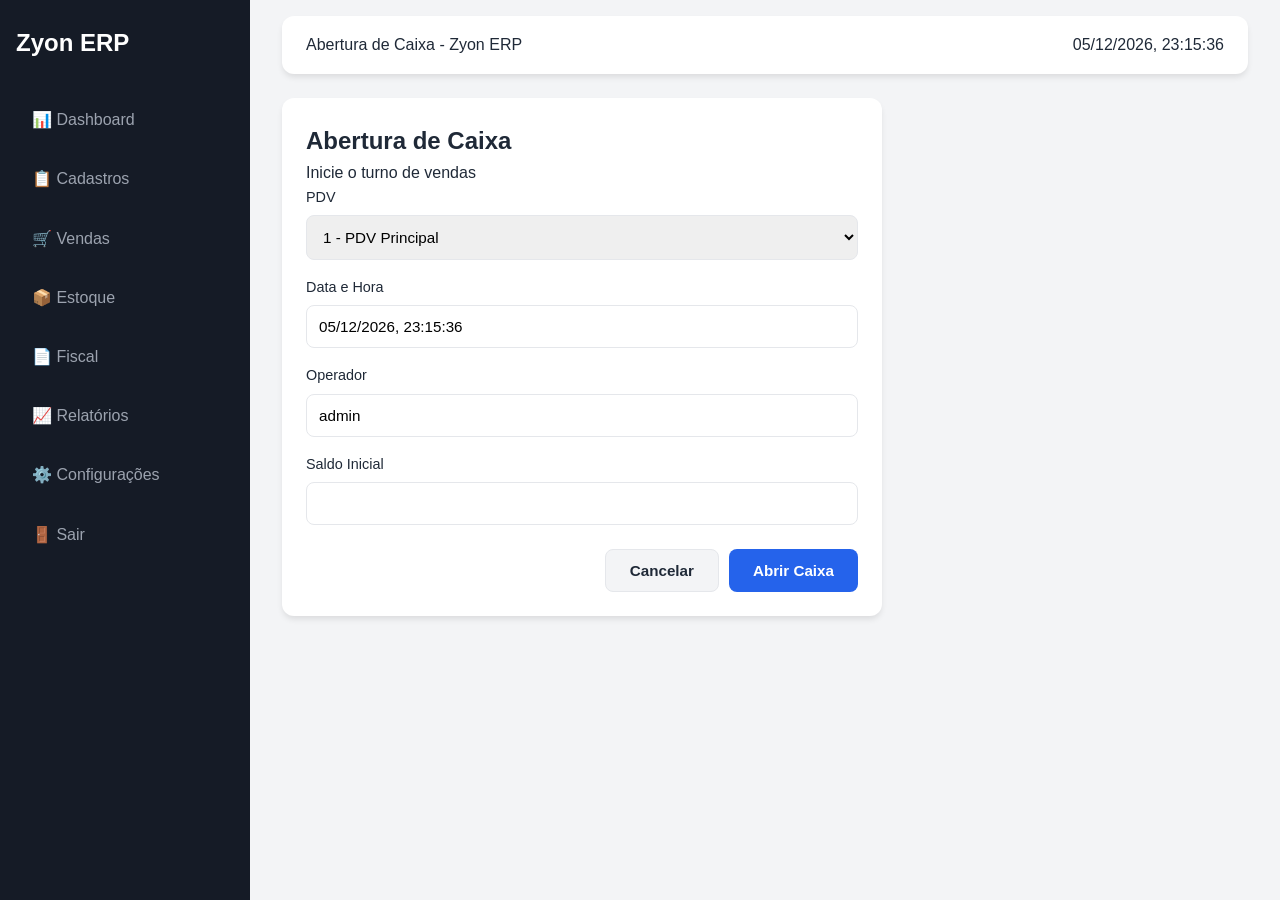
==== commit 3c00b7ca: "atuestoque_atucad" ====
--- a/abertura-caixa.html
+++ b/abertura-caixa.html
@@ -12,7 +12,7 @@
       <div class="sidebar-header js-company-name">Zyon ERP</div>
       <ul class="nav-list">
         <li><a href="dashboard.html">📊 Dashboard</a></li>
-        <li><a href="clientes.html">📋 Cadastros</a></li>
+        <li><a href="cadastros.html">📋 Cadastros</a></li>
         <li><a href="vendas.html">🛒 Vendas</a></li>
         <li><a href="estoque.html">📦 Estoque</a></li>
         <li><a href="fiscal.html">📄 Fiscal</a></li>
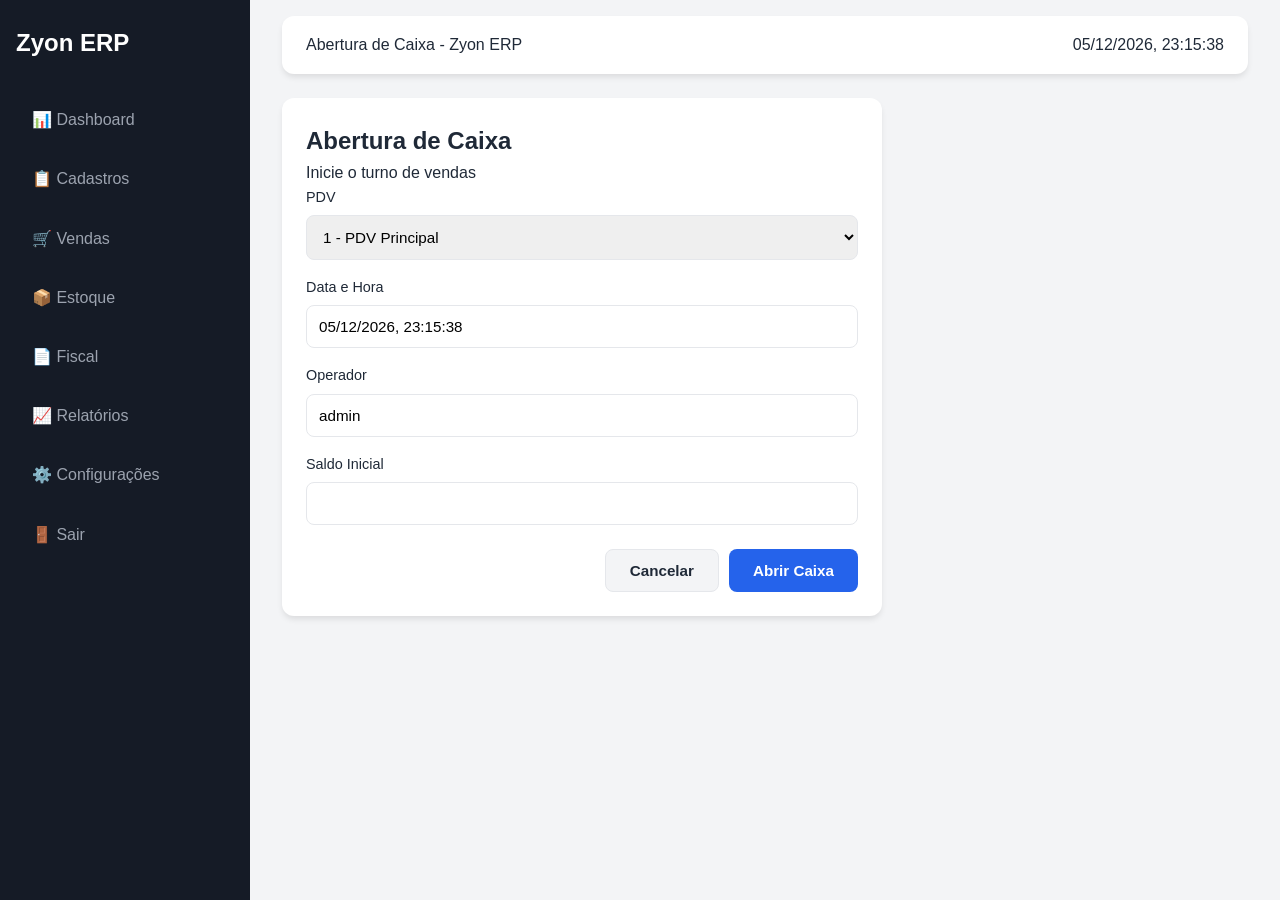
==== commit 44c97404: "comentandofuncao" ====
--- a/abertura-caixa.html
+++ b/abertura-caixa.html
@@ -21,32 +21,45 @@
         <li><a href="index.html" class="logout">🚪 Sair</a></li>
       </ul>
     </nav>
+
     <main class="main-content">
       <header class="topbar">
         <span class="app-title">Abertura de Caixa - <span class="js-company-name">Zyon ERP</span></span>
         <span id="clock"></span>
       </header>
+
+      <!-- FORMULÁRIO DE ABERTURA DE CAIXA (pré-vendas) -->
       <div class="main-area" style="max-width: 600px;">
         <h2>Abertura de Caixa</h2>
         <p>Inicie o turno de vendas</p>
+
+        <!-- Seleção do PDV (Ponto de Venda) que será aberto -->
         <div class="form-group">
           <label for="pdv">PDV</label>
           <select id="pdv">
             <option value="1">1 - PDV Principal</option>
           </select>
         </div>
+
+        <!-- Data e Hora atual (preenchido automaticamente e readonly) -->
         <div class="form-group">
           <label for="datahora">Data e Hora</label>
           <input type="text" id="datahora" readonly>
         </div>
+
+        <!-- Nome do operador responsável pela abertura (fixo como "admin") -->
         <div class="form-group">
           <label for="operador">Operador</label>
           <input type="text" id="operador" readonly value="admin">
         </div>
+
+        <!-- Valor do saldo inicial disponível em caixa -->
         <div class="form-group">
           <label for="saldo">Saldo Inicial</label>
           <input type="number" id="saldo">
         </div>
+
+        <!-- BOTÕES: cancelar (volta ao dashboard) ou abrir caixa (vai para vendas) -->
         <div class="modal-actions">
           <button type="button" class="btn-secondary" onclick="window.location.href='dashboard.html'">Cancelar</button>
           <button type="button" class="btn-primary" onclick="window.location.href='vendas.html'">Abrir Caixa</button>
@@ -54,11 +67,14 @@
       </div>
     </main>
   </div>
+
   <script src="js/app.js"></script>
   <script>
+    // Script inline para iniciar o relógio e aplicar o nome da empresa
     document.addEventListener('DOMContentLoaded', () => {
       window.ZyonApp.startClock();
       window.ZyonApp.applyBranding();
+      // Preenche o campo data/hora com o timestamp atual, atualizando a cada segundo
       const datahora = document.getElementById('datahora');
       const render = () => datahora.value = new Date().toLocaleString('pt-BR');
       render();
--- a/style/style.css
+++ b/style/style.css
@@ -1,29 +1,32 @@
+/* ===== VARIÁVEIS GLOBAIS (CSS Custom Properties) ===== */
 :root {
-  /* Cores Zyon ERP (Baseado no PDF) */
-  --navy: #151b26;        /* Fundo principal da barra lateral */
-  --navy-light: #1e293b;  /* Fundo de modais escuros */
-  --royal: #2563eb;       /* Azul primário */
-  --royal-hover: #1d4ed8;
-  --green: #10b981;
-  --yellow: #f59e0b;
-  --purple: #6366f1;
-  --red: #ef4444;
-  --gray-bg: #f3f4f6;     /* Fundo da área principal */
-  --white: #ffffff;
-  --text-dark: #1f2937;
-  --text-light: #6b7280;
-  --border: #e5e7eb;
-  --radius: 12px;
-  --shadow: 0 4px 6px -1px rgba(0, 0, 0, 0.1);
-  --transition: 0.3s ease;
-}
-
+  /* Paleta de cores do Zyon ERP */
+  --navy: #151b26;        /* Fundo escuro da barra lateral */
+  --navy-light: #1e293b;  /* Fundo de modais e painéis escuros */
+  --royal: #2563eb;       /* Azul primário (botões, links ativos, foco) */
+  --royal-hover: #1d4ed8; /* Tom mais escuro para hover do azul primário */
+  --green: #10b981;       /* Verde para status OK, sucesso, troco */
+  --yellow: #f59e0b;      /* Amarelo/laranja para botão de acréscimo */
+  --purple: #6366f1;      /* Roxo para botão de desconto */
+  --red: #ef4444;         /* Vermelho para botão cancelar, estoque baixo */
+  --gray-bg: #f3f4f6;     /* Cinza claro para fundo da área principal */
+  --white: #ffffff;       /* Branco para cards, tabelas, formulários */
+  --text-dark: #1f2937;   /* Cor principal do texto (quase preto) */
+  --text-light: #6b7280;  /* Cor secundária do texto (cinza) */
+  --border: #e5e7eb;      /* Cor das bordas de inputs, tabelas, cards */
+  --radius: 12px;          /* Raio de borda arredondado padrão */
+  --shadow: 0 4px 6px -1px rgba(0, 0, 0, 0.1); /* Sombra suave para cards */
+  --transition: 0.3s ease; /* Transição padrão para hovers e interações */
+}
+
+/* Reset geral: remove margens/paddings e define box-sizing border-box */
 * {
   margin: 0;
   padding: 0;
   box-sizing: border-box;
 }
 
+/* Estilo base do body: fonte, cor de fundo e texto */
 body {
   font-family: 'Segoe UI', Tahoma, Geneva, Verdana, sans-serif;
   background: var(--gray-bg);
@@ -31,18 +34,19 @@
   line-height: 1.6;
 }
 
+/* Remove sublinhado e herda cor dos links */
 a { text-decoration: none; color: inherit; }
 
-/* ================= LOGIN PAGE ================= */
+/* ===== PÁGINA DE LOGIN ===== */
 .login-page {
   display: flex;
   justify-content: center;
   align-items: center;
   min-height: 100vh;
-  background: var(--navy); /* Fundo escuro conforme o Zyon */
+  background: var(--navy); /* Fundo escuro característico */
   padding: 1rem;
 }
-.login-container { width: 100%; max-width: 400px; }
+.login-container { width: 100%; max-width: 400px; } /* Limita largura do card */
 .login-card {
   background: var(--white);
   border-radius: var(--radius);
@@ -54,14 +58,14 @@
 .server-status { margin-bottom: 1.5rem; font-size: 0.9rem; color: var(--text-light); }
 .status-indicator.green { display: inline-block; width: 10px; height: 10px; background: var(--green); border-radius: 50%; margin-right: 5px; }
 
-/* ================= LAYOUT PRINCIPAL ================= */
+/* ===== LAYOUT PRINCIPAL (Sidebar + Main) ===== */
 .layout {
   display: flex;
-  height: 100vh;
-  overflow: hidden;
-}
-
-/* Sidebar */
+  height: 100vh;        /* Ocupa a altura total da viewport */
+  overflow: hidden;     /* Impede scroll duplicado (scroll apenas no main) */
+}
+
+/* SIDEBAR: navegação fixa à esquerda */
 .sidebar {
   width: 250px;
   background: var(--navy);
@@ -81,12 +85,12 @@
   background: var(--royal); color: var(--white);
 }
 
-/* Main Content */
+/* CONTEÚDO PRINCIPAL: área scrollável à direita da sidebar */
 .main-content {
   flex: 1;
   display: flex;
   flex-direction: column;
-  overflow-y: auto;
+  overflow-y: auto;     /* Scroll apenas no conteúdo, sidebar fica fixa */
   padding: 1rem 2rem;
 }
 .topbar {
@@ -99,7 +103,7 @@
   display: flex; justify-content: space-between; align-items: center; margin-bottom: 1.5rem;
 }
 
-/* ================= DASHBOARD & KPIS ================= */
+/* ===== CARDS DE INDICADORES (KPIs) ===== */
 .kpi-cards {
   display: grid;
   grid-template-columns: repeat(auto-fit, minmax(200px, 1fr));
@@ -112,26 +116,28 @@
 }
 .card h3 { font-size: 0.9rem; color: var(--text-light); margin-bottom: 0.5rem; }
 .card p { font-size: 1.8rem; font-weight: bold; }
+/* Cores da borda superior de cada card KPI */
 .card-blue { border-top-color: var(--royal); }
 .card-green { border-top-color: var(--green); }
 .card-yellow { border-top-color: var(--yellow); }
 .card-purple { border-top-color: var(--purple); }
 
-/* ================= TABELAS ================= */
+/* ===== TABELAS ===== */
 table { width: 100%; border-collapse: collapse; background: var(--white); border-radius: var(--radius); overflow: hidden; box-shadow: var(--shadow); }
 th, td { padding: 1rem; text-align: left; border-bottom: 1px solid var(--border); }
 th { background: #f9fafb; font-weight: 600; color: var(--text-light); text-transform: uppercase; font-size: 0.85rem; }
-tr:hover { background: #f8fafc; }
-
-/* ================= FORMULÁRIOS & BOTÕES ================= */
+tr:hover { background: #f8fafc; } /* Efeito hover nas linhas */
+
+/* ===== FORMULÁRIOS E BOTÕES ===== */
 .form-group { margin-bottom: 1rem; text-align: left; }
 .form-group label { display: block; font-size: 0.9rem; font-weight: 500; margin-bottom: 0.4rem; color: var(--text-dark); }
 .form-group input, .form-group select {
   width: 100%; padding: 0.75rem; border: 1px solid var(--border);
   border-radius: 8px; font-size: 0.95rem; outline: none;
 }
-.form-group input:focus { border-color: var(--royal); }
-
+.form-group input:focus { border-color: var(--royal); } /* Destaque ao focar */
+
+/* Botões primário (azul) e secundário (cinza) */
 .btn-primary, .btn-secondary {
   display: inline-flex; align-items: center; justify-content: center;
   padding: 0.75rem 1.5rem; border: none; border-radius: 8px;
@@ -141,7 +147,7 @@
 .btn-primary:hover { background: var(--royal-hover); }
 .btn-secondary { background: var(--gray-bg); color: var(--text-dark); border: 1px solid var(--border); }
 
-/* ================= MODAIS PADRÃO ================= */
+/* ===== MODAIS (Janelas de diálogo) ===== */
 .modal {
   display: none; position: fixed; inset: 0; background: rgba(0,0,0,0.5);
   justify-content: center; align-items: center; z-index: 1000; backdrop-filter: blur(3px);
@@ -152,30 +158,31 @@
 }
 .modal-actions { display: flex; justify-content: flex-end; gap: 10px; margin-top: 1.5rem; }
 
-/* ================= ABAS (TABS) ================= */
+/* ===== ABAS (Tabs) ===== */
 .tabs { display: flex; gap: 10px; margin-bottom: 1.5rem; border-bottom: none; }
 .tab { 
   background: var(--gray-bg); border: none; padding: 10px 20px; 
   border-radius: 8px; cursor: pointer; font-weight: 600; color: var(--text-light);
 }
-.tab.active { background: var(--royal); color: var(--white); }
-
-/* ================= TELA DE PDV (VENDAS) ================= */
+.tab.active { background: var(--royal); color: var(--white); } /* Aba selecionada */
+
+/* ===== TELA DE PDV (VENDAS) ===== */
 .main-area { background: var(--white); padding: 1.5rem; border-radius: var(--radius); box-shadow: var(--shadow); }
-.row { display: flex; gap: 15px; margin-bottom: 1rem; }
+.row { display: flex; gap: 15px; margin-bottom: 1rem; } /* Linha flexível para formulários */
 .search-input { width: 100%; padding: 1rem; font-size: 1rem; border: 2px solid var(--royal); border-radius: 8px; margin-bottom: 1.5rem; }
 .summary { text-align: right; font-size: 1.1rem; margin-top: 1.5rem; }
 .summary .total { font-size: 2rem; font-weight: bold; color: var(--text-dark); }
 
+/* Botões de ação do PDV em grid de 2 colunas */
 .action-buttons { display: grid; grid-template-columns: 1fr 1fr; gap: 10px; margin-top: 1.5rem; }
 .action-buttons button { padding: 1.2rem; font-weight: bold; border-radius: 8px; border: none; color: white; cursor: pointer; text-transform: uppercase; }
-.btn-orange { background: var(--yellow); }
-.btn-purple { background: var(--purple); }
-.btn-red { background: var(--red); }
+.btn-orange { background: var(--yellow); }    /* Acréscimo */
+.btn-purple { background: var(--purple); }    /* Desconto */
+.btn-red { background: var(--red); }          /* Cancelar */
 .btn-blue { background: var(--royal); }
-.btn-green-full { background: var(--green); grid-column: span 2; }
-
-/* ================= MODAL CHECKOUT PDV (IDÊNTICO AO PDF) ================= */
+.btn-green-full { background: var(--green); grid-column: span 2; } /* Finalizar (ocupa 2 colunas) */
+
+/* ===== MODAL DE CHECKOUT DO PDV ===== */
 .checkout-modal .modal-content {
   display: flex; padding: 0; max-width: 900px; height: 600px; overflow: hidden; background: transparent;
 }
@@ -195,6 +202,8 @@
   padding: 1rem; border-radius: 8px; font-weight: bold; cursor: pointer; transition: var(--transition);
 }
 .payment-buttons button:hover { border-color: var(--royal); color: var(--royal); }
+
+/* ===== BARRA DE PESQUISA (com ícone de lupa dentro do input) ===== */
 .search-container {
   display: flex;
   gap: 15px;
@@ -207,7 +216,7 @@
 }
 .search-input-wrapper input {
   width: 100%;
-  padding: 0.9rem 1rem 0.9rem 2.5rem;
+  padding: 0.9rem 1rem 0.9rem 2.5rem; /* padding extra à esquerda para o ícone */
   border: 1px solid var(--border);
   border-radius: 8px;
   font-size: 1rem;
@@ -227,12 +236,16 @@
   color: var(--text-light);
   font-size: 1.1rem;
 }
+
+/* ===== CARD DE TABELA (com bordas arredondadas e sombra) ===== */
 .table-card {
   background: var(--white);
   border-radius: var(--radius);
   box-shadow: var(--shadow);
   overflow: hidden;
 }
+
+/* ===== BADGES DE STATUS (ativo, inativo, baixo estoque) ===== */
 .status-badge {
   padding: 6px 12px;
   border-radius: 20px;
@@ -241,13 +254,15 @@
   display: inline-block;
 }
 .status-active {
-  background-color: #d1fae5;
+  background-color: #d1fae5; /* Verde claro */
   color: #065f46;
 }
 .status-inactive {
-  background-color: #fee2e2;
+  background-color: #fee2e2; /* Vermelho claro */
   color: #991b1b;
 }
+
+/* ===== BOTÕES DE AÇÃO NAS TABELAS (ícones clicáveis) ===== */
 .action-btns span {
   cursor: pointer;
   padding: 6px;
@@ -258,6 +273,8 @@
 .action-btns span:hover {
   background: var(--gray-bg);
 }
+
+/* ===== BOTÃO REMOVER ITEM (X vermelho) ===== */
 .remove-item-btn {
   color: var(--red);
   background: transparent;
@@ -265,6 +282,8 @@
   cursor: pointer;
   font-weight: bold;
 }
+
+/* ===== TOAST (Notificação flutuante) ===== */
 .toast {
   position: fixed;
   right: 20px;
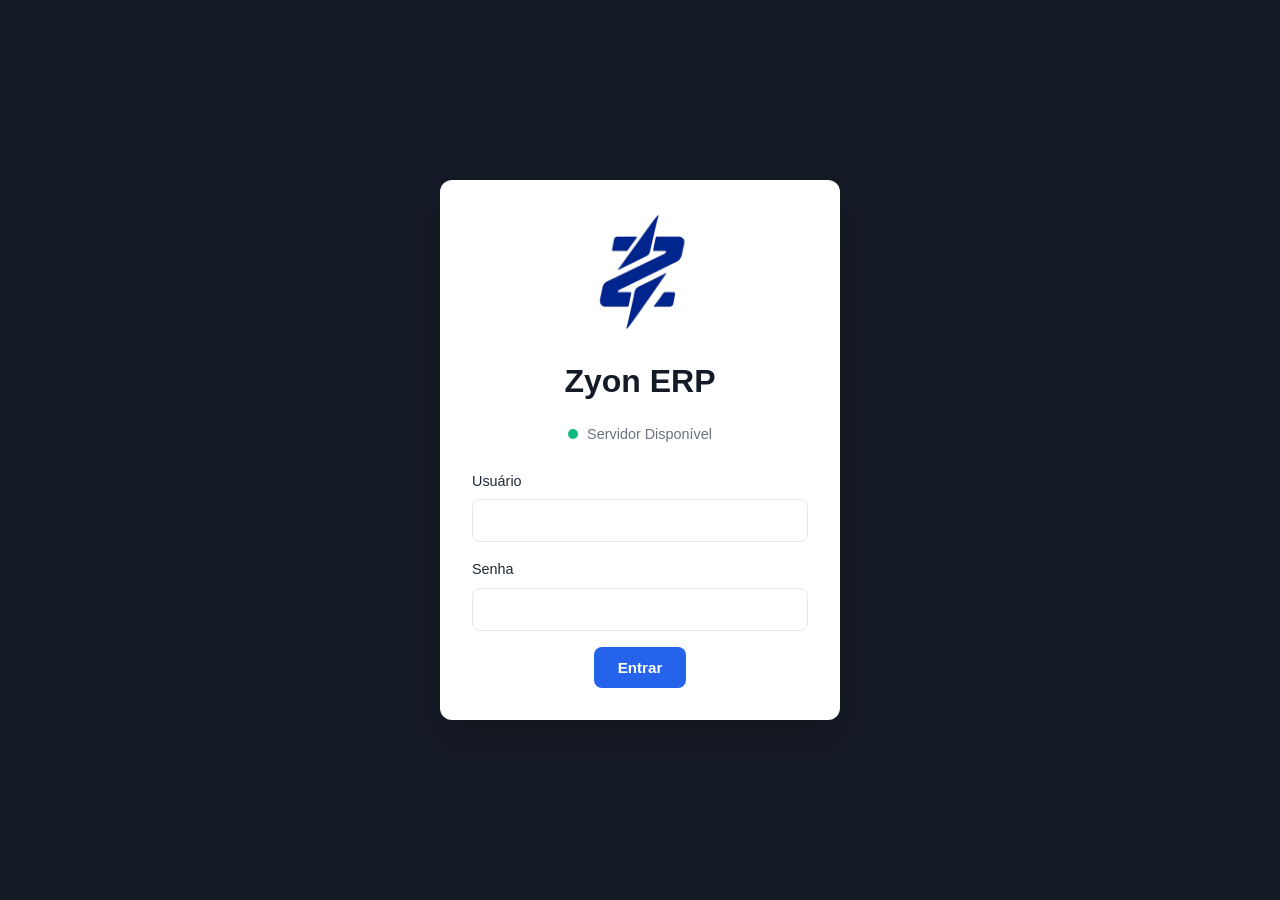
==== commit 308f29d6: "atucad_fiscal_relat" ====
--- a/abertura-caixa.html
+++ b/abertura-caixa.html
@@ -68,6 +68,8 @@
     </main>
   </div>
 
+  <script src="js/auth.js"></script>
+  <script src="js/session.js"></script>
   <script src="js/app.js"></script>
   <script>
     // Script inline para iniciar o relógio e aplicar o nome da empresa
--- a/style/style.css
+++ b/style/style.css
@@ -55,8 +55,20 @@
   text-align: center;
 }
 .login-card h1 { color: var(--navy); margin-bottom: 1rem; }
+.logo-img { max-width: 120px; margin-bottom: 1rem; }
 .server-status { margin-bottom: 1.5rem; font-size: 0.9rem; color: var(--text-light); }
 .status-indicator.green { display: inline-block; width: 10px; height: 10px; background: var(--green); border-radius: 50%; margin-right: 5px; }
+.login-error {
+  margin-bottom: 1rem;
+  padding: 0.65rem 0.85rem;
+  font-size: 0.875rem;
+  text-align: left;
+  color: #b91c1c;
+  background: #fef2f2;
+  border: 1px solid #fecaca;
+  border-radius: 8px;
+}
+.login-error[hidden] { display: none; }
 
 /* ===== LAYOUT PRINCIPAL (Sidebar + Main) ===== */
 .layout {
@@ -84,6 +96,8 @@
 .nav-list li a:hover, .nav-list li a.active {
   background: var(--royal); color: var(--white);
 }
+.nav-list li a.logout { margin-top: auto; color: #fca5a5; }
+.nav-list li a.logout:hover { background: rgba(239, 68, 68, 0.2); color: #fecaca; }
 
 /* CONTEÚDO PRINCIPAL: área scrollável à direita da sidebar */
 .main-content {
@@ -94,14 +108,25 @@
   padding: 1rem 2rem;
 }
 .topbar {
-  display: flex; justify-content: space-between; align-items: center;
+  display: flex; justify-content: space-between; align-items: flex-start; gap: 1rem;
   padding: 1rem 1.5rem; background: var(--white);
   border-radius: var(--radius); box-shadow: var(--shadow);
   margin-bottom: 1.5rem;
 }
+.topbar .app-title { display: block; font-size: 1.25rem; font-weight: 700; color: var(--navy); }
+.topbar-clock { font-size: 0.9rem; color: var(--text-light); white-space: nowrap; padding-top: 0.15rem; }
+.page-lead { font-size: 0.9rem; color: var(--text-light); margin-top: 0.25rem; }
 .page-header {
-  display: flex; justify-content: space-between; align-items: center; margin-bottom: 1.5rem;
-}
+  display: flex; justify-content: space-between; align-items: center; margin-bottom: 1rem; flex-wrap: wrap; gap: 0.75rem;
+}
+.page-header h2 { font-size: 1.15rem; color: var(--navy); }
+.table-section { margin-bottom: 2rem; }
+.section-card {
+  background: var(--white); border-radius: var(--radius); padding: 1.5rem;
+  box-shadow: var(--shadow); margin-bottom: 1.5rem;
+}
+.section-card h2 { font-size: 1.05rem; color: var(--navy); margin-bottom: 1rem; }
+.table-empty { text-align: center; color: var(--text-light); font-style: italic; }
 
 /* ===== CARDS DE INDICADORES (KPIs) ===== */
 .kpi-cards {
@@ -301,3 +326,91 @@
   opacity: 1;
   transform: translateY(0);
 }
+
+/* ===== RELATÓRIOS ===== */
+.toolbar-card {
+  display: flex; flex-wrap: wrap; align-items: center; gap: 0.75rem 1.25rem;
+  background: var(--white); padding: 1rem 1.25rem; border-radius: var(--radius);
+  box-shadow: var(--shadow); margin-bottom: 1.5rem;
+}
+.filter-label { font-size: 0.85rem; font-weight: 600; color: var(--text-light); }
+.filter-select {
+  padding: 0.55rem 0.85rem; border: 1px solid var(--border); border-radius: 8px;
+  font-size: 0.95rem; min-width: 180px; background: var(--white);
+}
+.filter-select:focus { outline: none; border-color: var(--royal); box-shadow: 0 0 0 3px rgba(37, 99, 235, 0.12); }
+.toolbar-hint { font-size: 0.85rem; color: var(--text-light); margin-left: auto; }
+.report-tabs {
+  display: flex; flex-wrap: wrap; gap: 0.5rem; margin-bottom: 1.25rem;
+}
+.report-tab {
+  padding: 0.6rem 1rem; border: 1px solid var(--border); border-radius: 8px;
+  background: var(--white); color: var(--text-light); font-weight: 600; font-size: 0.9rem;
+  cursor: pointer; transition: var(--transition);
+}
+.report-tab:hover { border-color: var(--royal); color: var(--royal); }
+.report-tab.active { background: var(--royal); border-color: var(--royal); color: var(--white); }
+.report-panels { margin-bottom: 2rem; }
+.report-panel { display: none; }
+.report-panel.active { display: block; }
+.panel-grid {
+  display: grid; grid-template-columns: repeat(auto-fit, minmax(280px, 1fr));
+  gap: 1.25rem; margin-bottom: 1.25rem;
+}
+.panel-grid-3 { grid-template-columns: repeat(auto-fit, minmax(220px, 1fr)); }
+.stat-list { list-style: none; }
+.stat-list li {
+  display: flex; justify-content: space-between; align-items: center; gap: 1rem;
+  padding: 0.65rem 0; border-bottom: 1px solid var(--border); font-size: 0.95rem;
+}
+.stat-list li:last-child { border-bottom: none; }
+.stat-list li span { color: var(--text-light); }
+.stat-list li strong { color: var(--text-dark); font-weight: 600; }
+.section-card .table-card table { box-shadow: none; border-radius: 0; }
+.section-card .table-card { border: 1px solid var(--border); border-radius: 8px; overflow: hidden; }
+
+.field-hint { font-size: 0.85rem; color: var(--text-light); margin-top: 0.75rem; }
+.form-group input.input-error, .form-group select.input-error { border-color: var(--red); }
+
+/* ===== FISCAL / DANFE ===== */
+.danfe-preview { border: 2px solid var(--border); }
+.danfe-header {
+  display: flex; justify-content: space-between; gap: 1rem; flex-wrap: wrap;
+  margin-bottom: 1.25rem; padding-bottom: 1rem; border-bottom: 1px solid var(--border);
+}
+.danfe-badge {
+  display: inline-block; background: var(--navy); color: var(--white);
+  font-size: 0.75rem; font-weight: 700; padding: 0.25rem 0.6rem; border-radius: 4px;
+  margin-bottom: 0.5rem;
+}
+.danfe-meta { font-size: 0.85rem; color: var(--text-light); text-align: right; max-width: 420px; }
+.danfe-grid { display: grid; grid-template-columns: repeat(auto-fit, minmax(240px, 1fr)); gap: 1rem; margin-bottom: 1rem; }
+.danfe-block {
+  background: #f9fafb; border: 1px solid var(--border); border-radius: 8px; padding: 1rem;
+  font-size: 0.9rem;
+}
+.danfe-block h3 { font-size: 0.8rem; text-transform: uppercase; color: var(--text-light); margin-bottom: 0.5rem; }
+.danfe-totals {
+  margin-top: 1rem; padding-top: 1rem; border-top: 1px solid var(--border);
+  text-align: right; font-size: 0.95rem;
+}
+.danfe-total-line { font-size: 1.15rem; margin-top: 0.5rem; color: var(--navy); }
+.chave-cell { font-family: Consolas, monospace; font-size: 0.8rem; max-width: 200px; }
+.fiscal-transmit-modal { max-width: 480px; }
+.transmit-steps { list-style: none; margin: 1rem 0; }
+.transmit-steps li {
+  padding: 0.65rem 0.75rem; margin-bottom: 0.5rem; border-radius: 8px;
+  background: var(--gray-bg); color: var(--text-light); font-size: 0.9rem;
+}
+.transmit-steps li.active { background: #dbeafe; color: var(--royal); font-weight: 600; }
+.transmit-steps li.done { background: #d1fae5; color: #065f46; }
+.transmit-result { margin: 1rem 0; padding: 0.75rem; border-radius: 8px; font-size: 0.9rem; }
+.transmit-result.success { background: #d1fae5; color: #065f46; }
+
+@media (max-width: 768px) {
+  .main-content { padding: 1rem; }
+  .toolbar-hint { margin-left: 0; width: 100%; }
+  .topbar { flex-direction: column; align-items: stretch; }
+  .topbar-clock { padding-top: 0; }
+  .danfe-meta { text-align: left; max-width: none; }
+}
